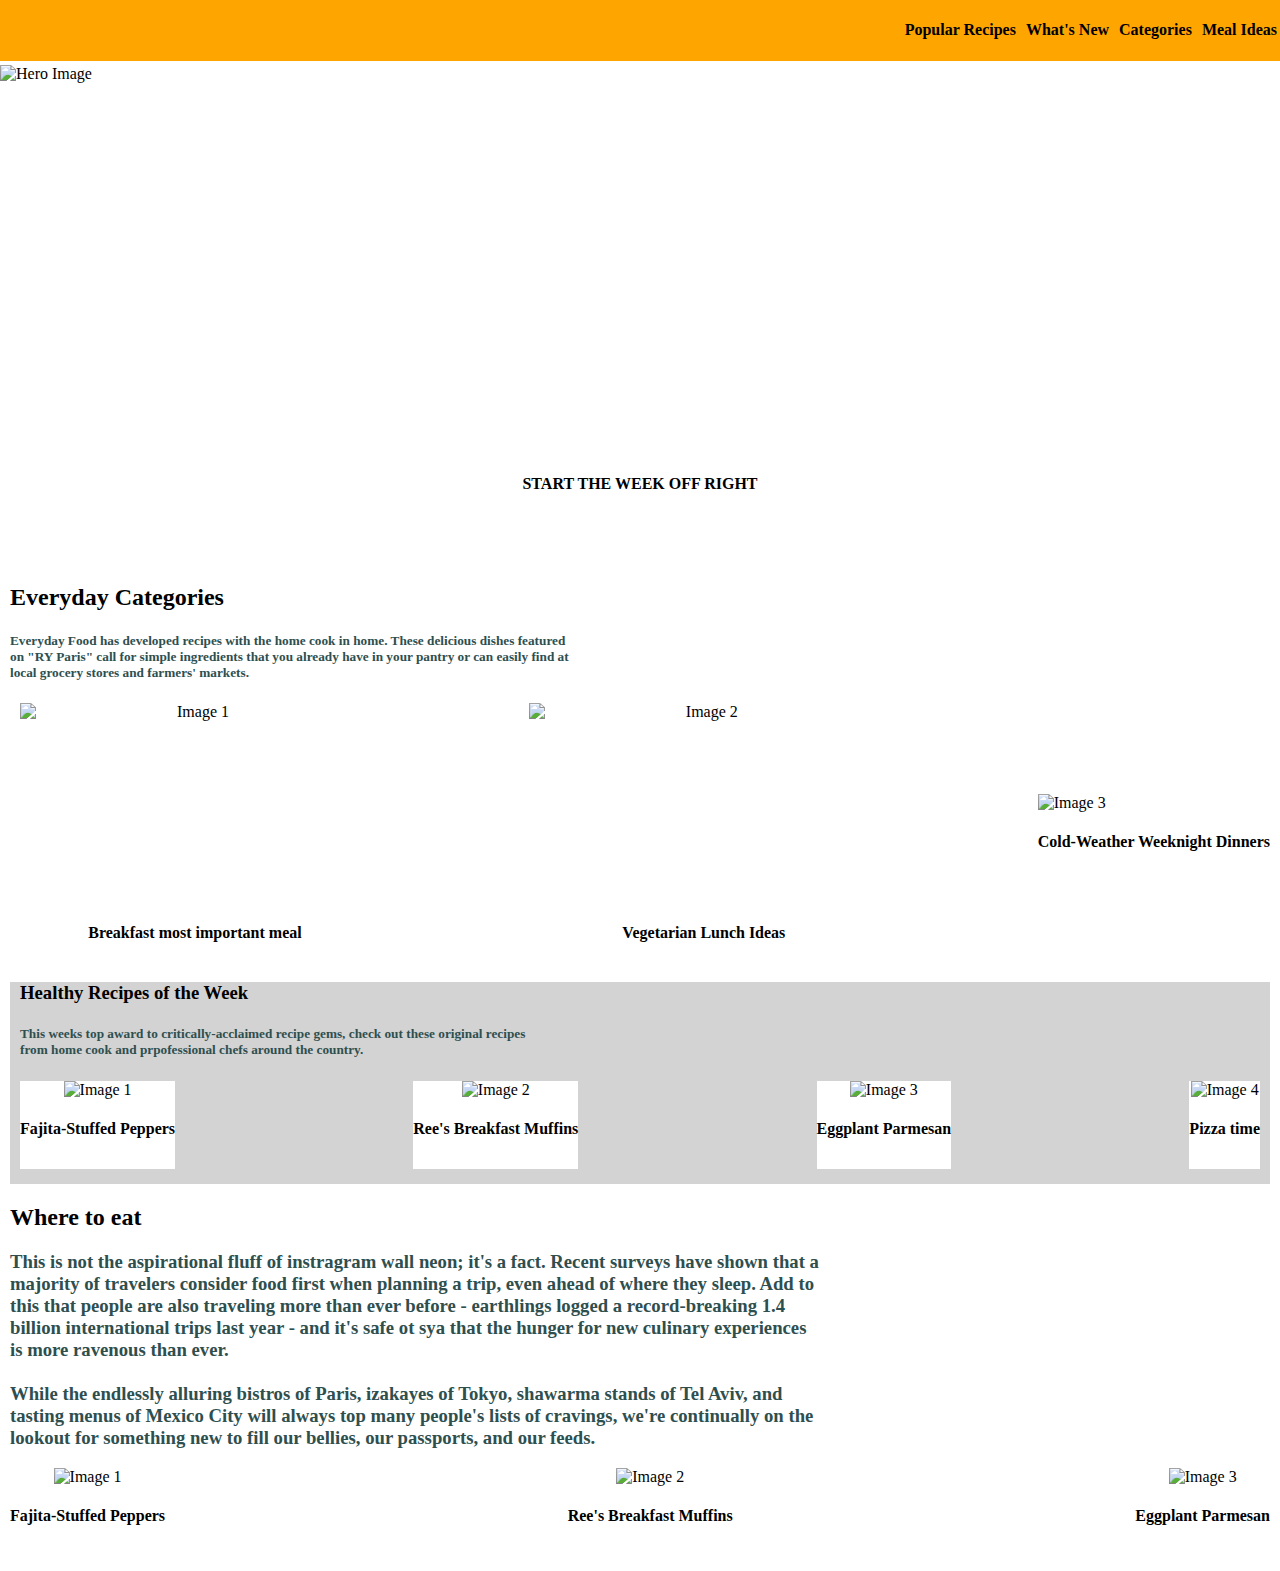
==== index.html @ 76baf53c "extra padding" ====
<!DOCTYPE html>
<html lang="en">
<head>
    <meta charset="UTF-8">
    <meta name="viewport" content="width=device-width, initial-scale=1.0">
    <title>RY Paris</title>
    <link rel="stylesheet" href="CSS/style.css">
    <link rel="stylesheet" href="https://cdnjs.cloudflare.com/ajax/libs/font-awesome/6.5.1/css/all.min.css">
</head>
<body>
    <div class="top-bar">
        <div class="left-contain">
            <div class="paris">
                <img src="/Users/admin/Desktop/RY-Paris-Burger/images/drive-download-20240826T141902Z-001/ryparis-logo.png" alt="">
            </div>
        </div>
        <div class="sidebar">
            <h4>Popular Recipes</h4>
            <h4>What's New</h4>
            <h4>Categories</h4>
            <h4>Meal Ideas</h4>
        </div>
    </div>
    <div class="hero">
        <img src="/Users/admin/Desktop/RY-Paris-Burger/images/drive-download-20240826T141902Z-001/hero-image.jpg" alt="Hero Image" class="hero-image">
        <div class="slogan">
            <h4>START THE WEEK OFF RIGHT</h4>
        </div>
    </div>
    <div class="categories">
        <h2>Everyday Categories</h2>
        <div class="categories-text">
            <h5>Everyday Food has developed recipes with the home cook in home.
            These delicious dishes featured <br> on "RY Paris" call for simple ingredients
            that you already have in your pantry or can easily find at <br>
            local grocery stores and farmers' markets.
            </h5>
        </div>
        <div class="category-images">
            <div class="image1">
                <img src="/Users/admin/Desktop/RY-Paris-Burger/images/drive-download-20240826T141902Z-001/breakfast-ideas.jpg" alt="Image 1">
                <h4>Breakfast most important meal</h4>
            </div>
            <div class="image2">
                <img src="/Users/admin/Desktop/RY-Paris-Burger/images/drive-download-20240826T141902Z-001/vegetarian-ideas.jpg" alt="Image 2">
                <h4>Vegetarian Lunch Ideas</h4>
            </div>
            <div class="image3">
                <img src="/Users/admin/Desktop/RY-Paris-Burger/images/drive-download-20240826T141902Z-001/cold-weather-dinners.jpeg" alt="Image 3">
                <h4>Cold-Weather Weeknight Dinners</h4>
            </div>
    </div>
    <div class="recipes">
        <div class="title">
            <h3>Healthy Recipes of the Week</h3>
        </div>
        <div class="description">
            <h5>This weeks top award to critically-acclaimed recipe gems, check out these original recipes
                <br> from home cook and prpofessional chefs around the country.
            </h5>
        </div>
        <div class="recipe-container">
            <div class="recipe-img">
                <img src="/Users/admin/Desktop/RY-Paris-Burger/images/drive-download-20240826T141902Z-001/fajita-peppers.jpeg" alt="Image 1">
                <h4 class="recipe-text">Fajita-Stuffed Peppers</h4>
            </div>
            <div class="recipe-img">
                <img src="/Users/admin/Desktop/RY-Paris-Burger/images/drive-download-20240826T141902Z-001/muffins.jpeg" alt="Image 2">
                <h4 class="recipe-text">Ree's Breakfast Muffins</h4>
            </div>
            <div class="recipe-img">
                <img src="/Users/admin/Desktop/RY-Paris-Burger/images/drive-download-20240826T141902Z-001/eggplant-parmesan.jpg" alt="Image 3">
                <h4 class="recipe-text">Eggplant Parmesan</h4>
            </div>
            <div class="recipe-img">
                <img src="/Users/admin/Desktop/RY-Paris-Burger/images/drive-download-20240826T141902Z-001/pizza.jpeg" alt="Image 4">
                <h4 class="recipe-text">Pizza time</h4>
            </div>
        </div>
    </div>
    <div class="location">
        <div class="title">
            <h2>Where to eat</h2>
        </div>
        <div class="description">
            <h3>This is not the aspirational fluff of instragram wall neon; it's a fact. Recent surveys have shown that a
                <br> majority of travelers consider food first when planning a trip, even ahead of where they sleep. Add to
                <br> this that people are also traveling more than ever before - earthlings logged a record-breaking 1.4
                <br> billion international trips last year - and it's safe ot sya that the hunger for new culinary experiences
                <br> is more ravenous than ever.
                <br>
                <br>
                While the endlessly alluring bistros of Paris, izakayes of Tokyo, shawarma stands of Tel Aviv, and 
                <br> tasting menus of Mexico City will always top many people's lists of cravings, we're continually on the
                <br> lookout for something new to fill our bellies, our passports, and our feeds.
            </h3>
        </div>
        <div class="recipe-container">
            <div class="recipe-img">
                <img src="/Users/admin/Desktop/RY-Paris-Burger/images/drive-download-20240826T141902Z-001/bengal-burger.jpg" alt="Image 1">
                <h4 class="recipe-text">Fajita-Stuffed Peppers</h4>
            </div>
            <div class="recipe-img">
                <img src="/Users/admin/Desktop/RY-Paris-Burger/images/drive-download-20240826T141902Z-001/pizza.jpeg" alt="Image 2">
                <h4 class="recipe-text">Ree's Breakfast Muffins</h4>
            </div>
            <div class="recipe-img">
                <img src="/Users/admin/Desktop/RY-Paris-Burger/images/drive-download-20240826T141902Z-001/cold-weather-dinners.jpeg" alt="Image 3">
                <h4 class="recipe-text">Eggplant Parmesan</h4>
            </div>
    </div>
    <div>

    </div>
</body>
</html>
---- CSS/style.css ----
body, html {
    margin:0px;
    padding:0px;
}

.top-bar {
    display:flex;
    justify-content:space-between;
    align-items:center;
    background-color:orange;
    padding:0px 3px 0px 30px
}

.paris {
    display:flex;
    align-items:center;
    justify-content:flex-start;
    margin:0px;
}

.hub {
    display:flex;
    flex-direction:column;
    margin:0;
}

.sidebar {
    display:flex;
    justify-content:flex-end;
    align-items:center;
    gap:10px;
}

.left-contain {
    display:flex;
    flex-direction:column;
}

.image {
    display:flex;
    align-items:flex-end;
}

.hero {
    display: flex;
    position: relative;
    margin-top: 4px;
    overflow: hidden;
    width: 100vw; 
    height: 39vw;
}

.hero img {
    object-fit: cover;
    object-position: top;
    width: 100%; 
    height: 100%; 
    position: absolute; 
    top: 0; 
    left: 0; 
}

.slogan {
    position:absolute;
    left:50%;
    transform:translate(-50%);
    bottom:10%;
    padding:0px 5px;
    background-color:white;
    white-space:nowrap;
}

.categories {
    padding: 0 10px 0 10px
}

.categories-text {
    color:darkslategray;
}

.category-images {
    display:flex;
    justify-content:space-between;
    align-items:center;
    padding:0 0 0 10px;
}

.category-images img {
    height:200px;
    width:350px;
}

.image1, .image2, .imag3 {
    display:flex;
    flex-direction:column;
    text-align:center;
}

.recipes {
    padding:0 10px 0 10px;
    background-color: lightgray;
}

.description {
    color:darkslategray;
}

.recipe-container {
    display:flex;
    justify-content:space-between;
    align-items:center;
    padding:0 0 15px 0;
}

.recipe-img img {
    height:20vh;
    width:15vw;
}

.recipe-img {
    background-color:white;
    flex-direction:column;
    justify-content:center;
    text-align:center;
    padding: 0 0 10px 0;
}
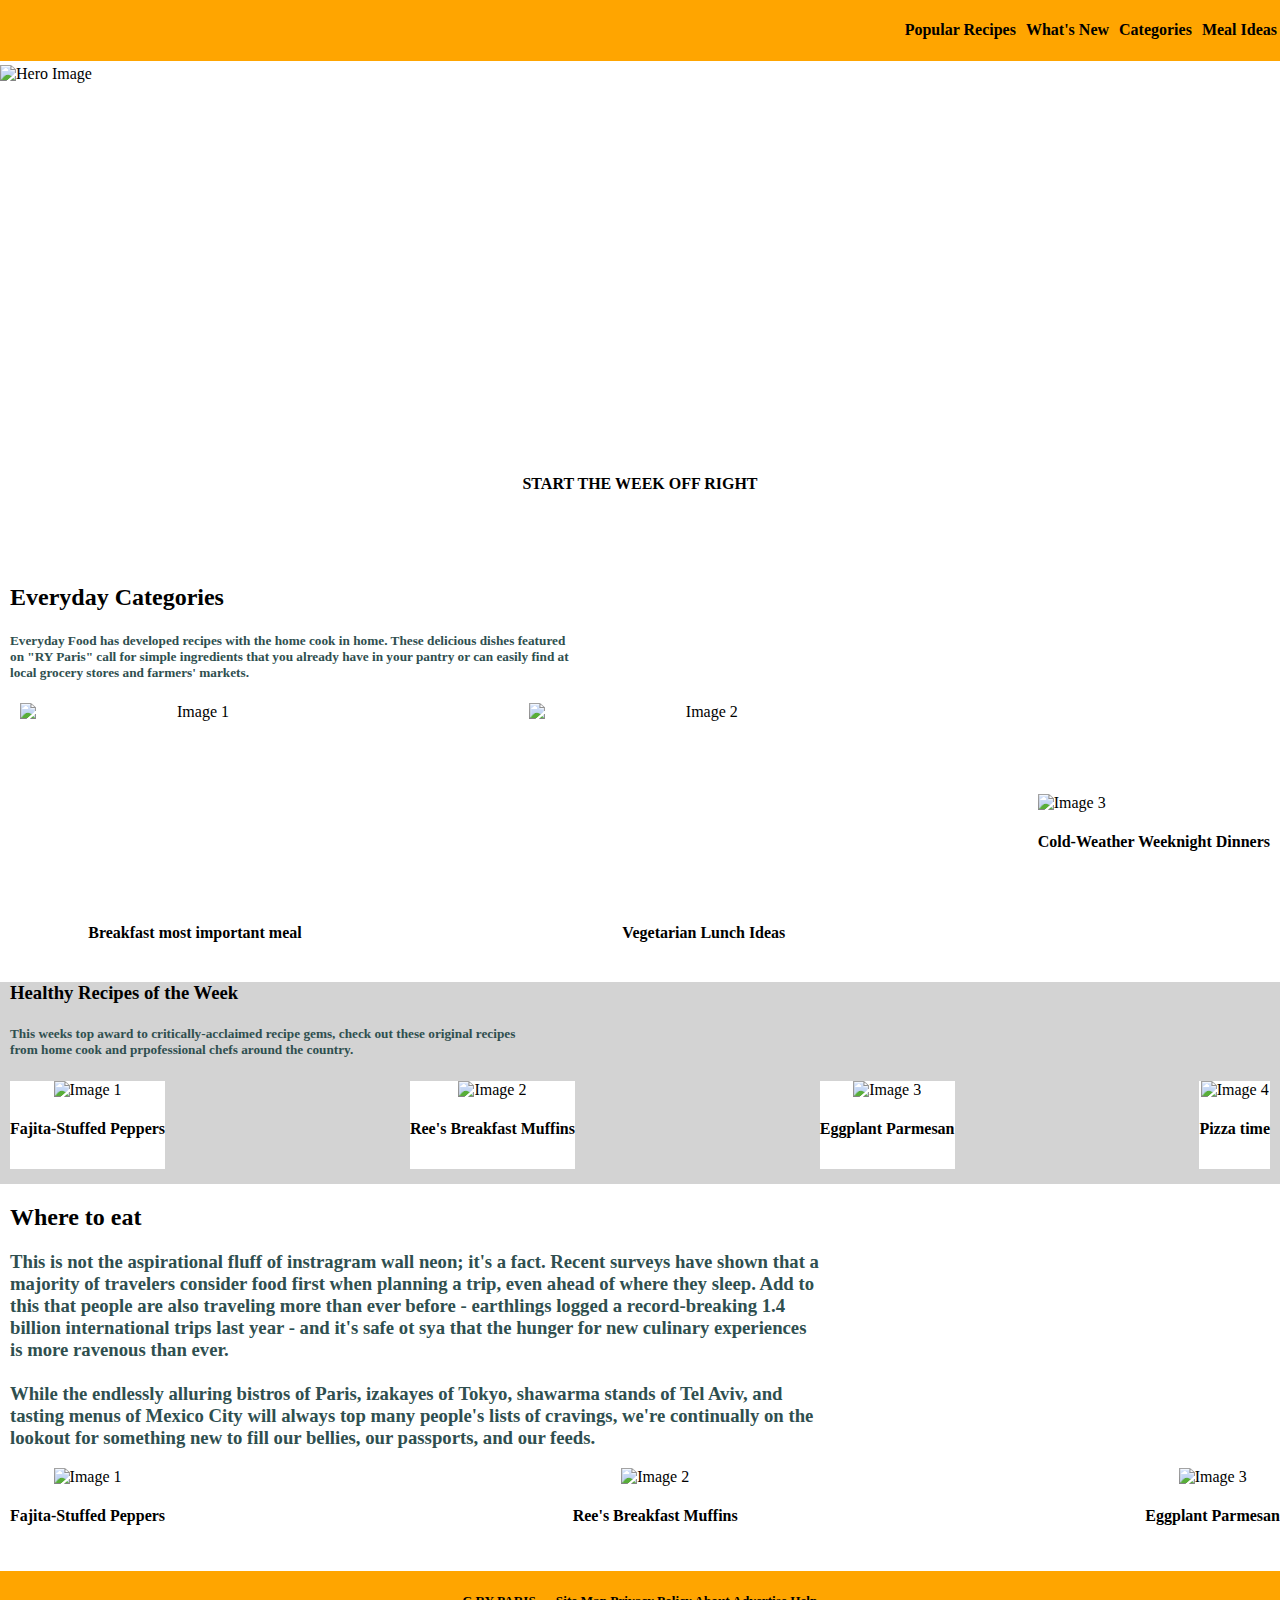
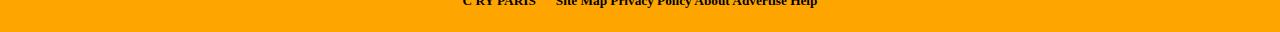
==== commit 1369dfa9: "update" ====
--- a/index.html
+++ b/index.html
@@ -49,6 +49,7 @@
                 <img src="/Users/admin/Desktop/RY-Paris-Burger/images/drive-download-20240826T141902Z-001/cold-weather-dinners.jpeg" alt="Image 3">
                 <h4>Cold-Weather Weeknight Dinners</h4>
             </div>
+        </div>
     </div>
     <div class="recipes">
         <div class="title">
@@ -108,9 +109,16 @@
                 <img src="/Users/admin/Desktop/RY-Paris-Burger/images/drive-download-20240826T141902Z-001/cold-weather-dinners.jpeg" alt="Image 3">
                 <h4 class="recipe-text">Eggplant Parmesan</h4>
             </div>
+        </div>
     </div>
-    <div>
-
+    <div class="bottom-bar">
+            <h5>C RY PARIS</h5>
+            <h5>Site Map
+                Privacy Policy
+                About
+                Advertise
+                Help
+            </h5>
     </div>
 </body>
 </html>--- a/CSS/style.css
+++ b/CSS/style.css
@@ -8,7 +8,7 @@
     justify-content:space-between;
     align-items:center;
     background-color:orange;
-    padding:0px 3px 0px 30px
+    padding:0px 3px 0px 30px;
 }
 
 .paris {
@@ -96,6 +96,10 @@
     text-align:center;
 }
 
+.location {
+    padding:0 0 0 10px;
+}
+
 .recipes {
     padding:0 10px 0 10px;
     background-color: lightgray;
@@ -125,3 +129,12 @@
     padding: 0 0 10px 0;
 }
 
+.bottom-bar {
+    background-color:orange;
+    display:flex;
+    justify-content:center;
+    align-items: center;
+    gap:20px;
+    width:100%;
+}
+
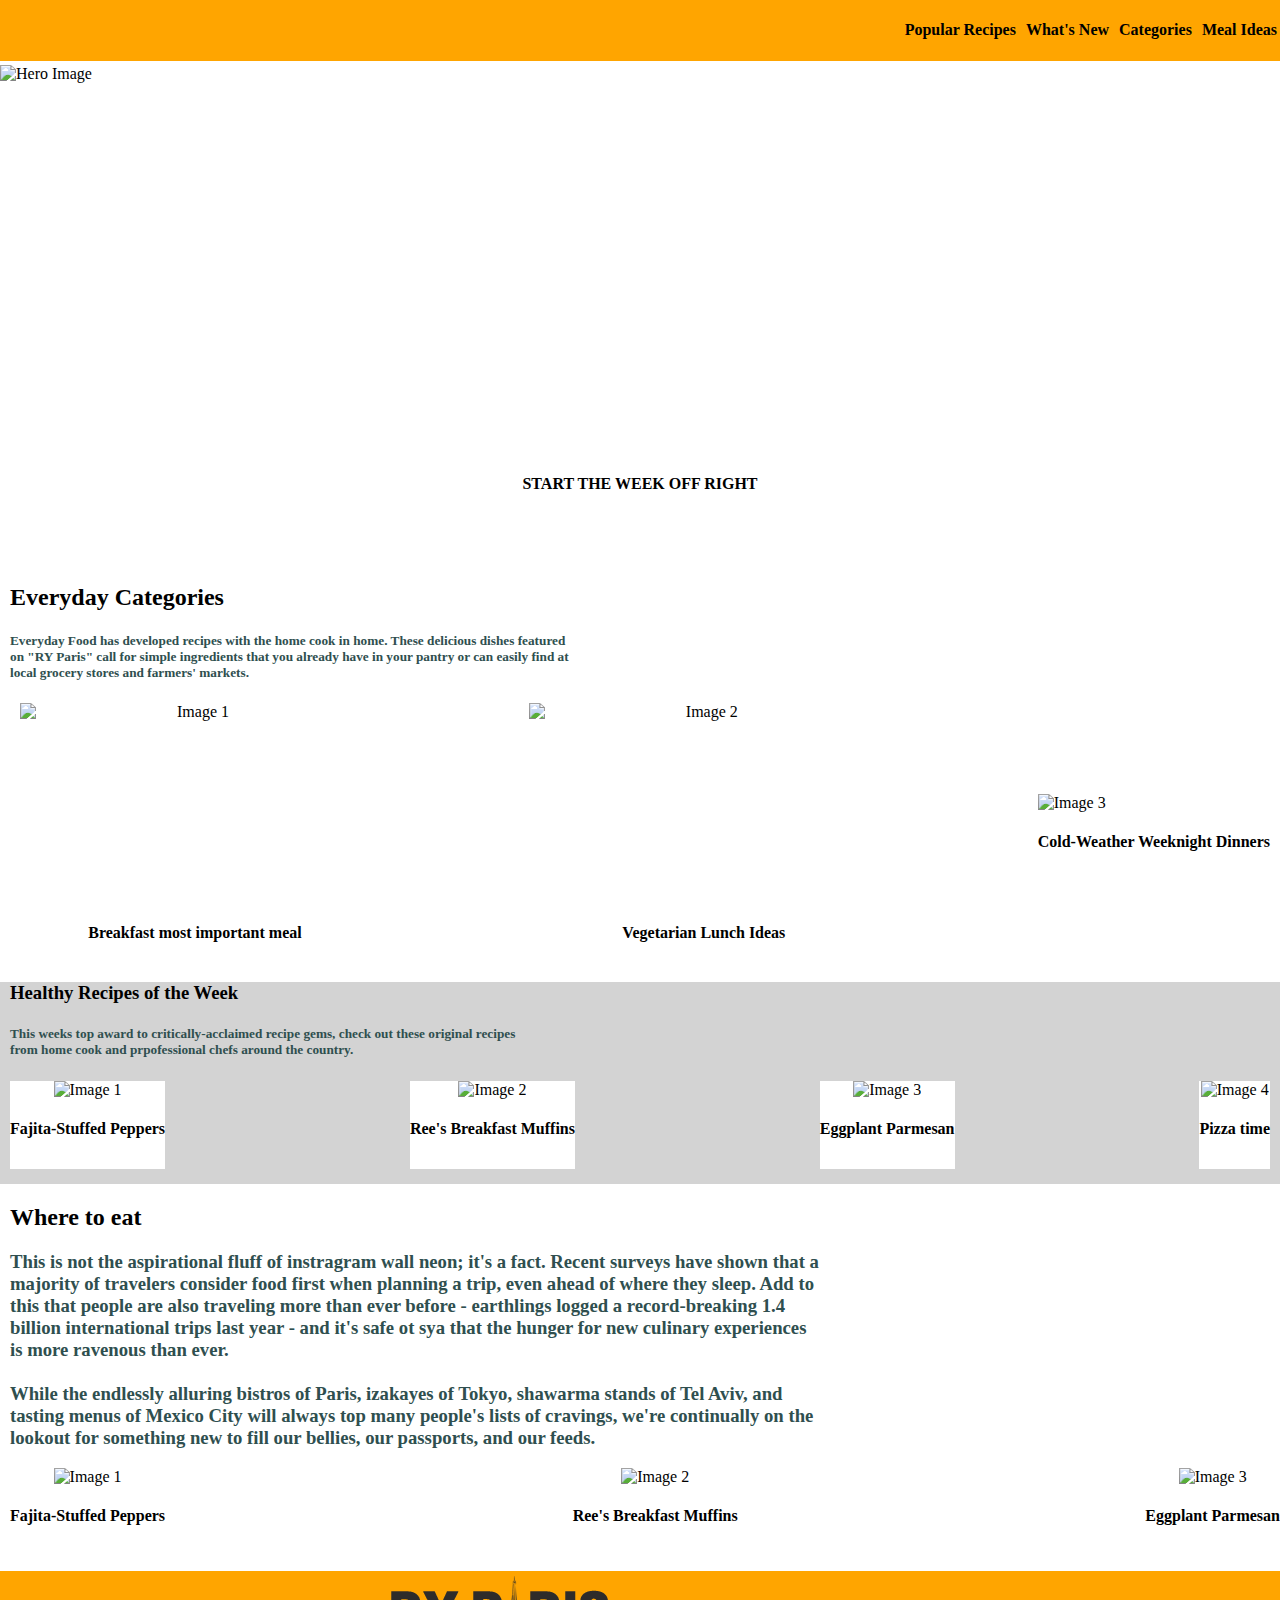
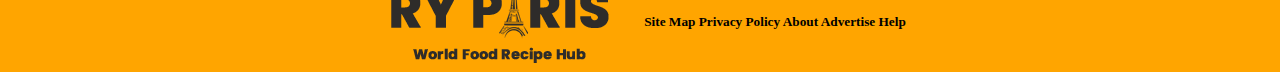
==== commit 5f41a32c: "bottom bar" ====
--- a/index.html
+++ b/index.html
@@ -112,7 +112,7 @@
         </div>
     </div>
     <div class="bottom-bar">
-            <h5>C RY PARIS</h5>
+        <img src="images/drive-download-20240826T141902Z-001/ryparis-logo.png" alt="">
             <h5>Site Map
                 Privacy Policy
                 About
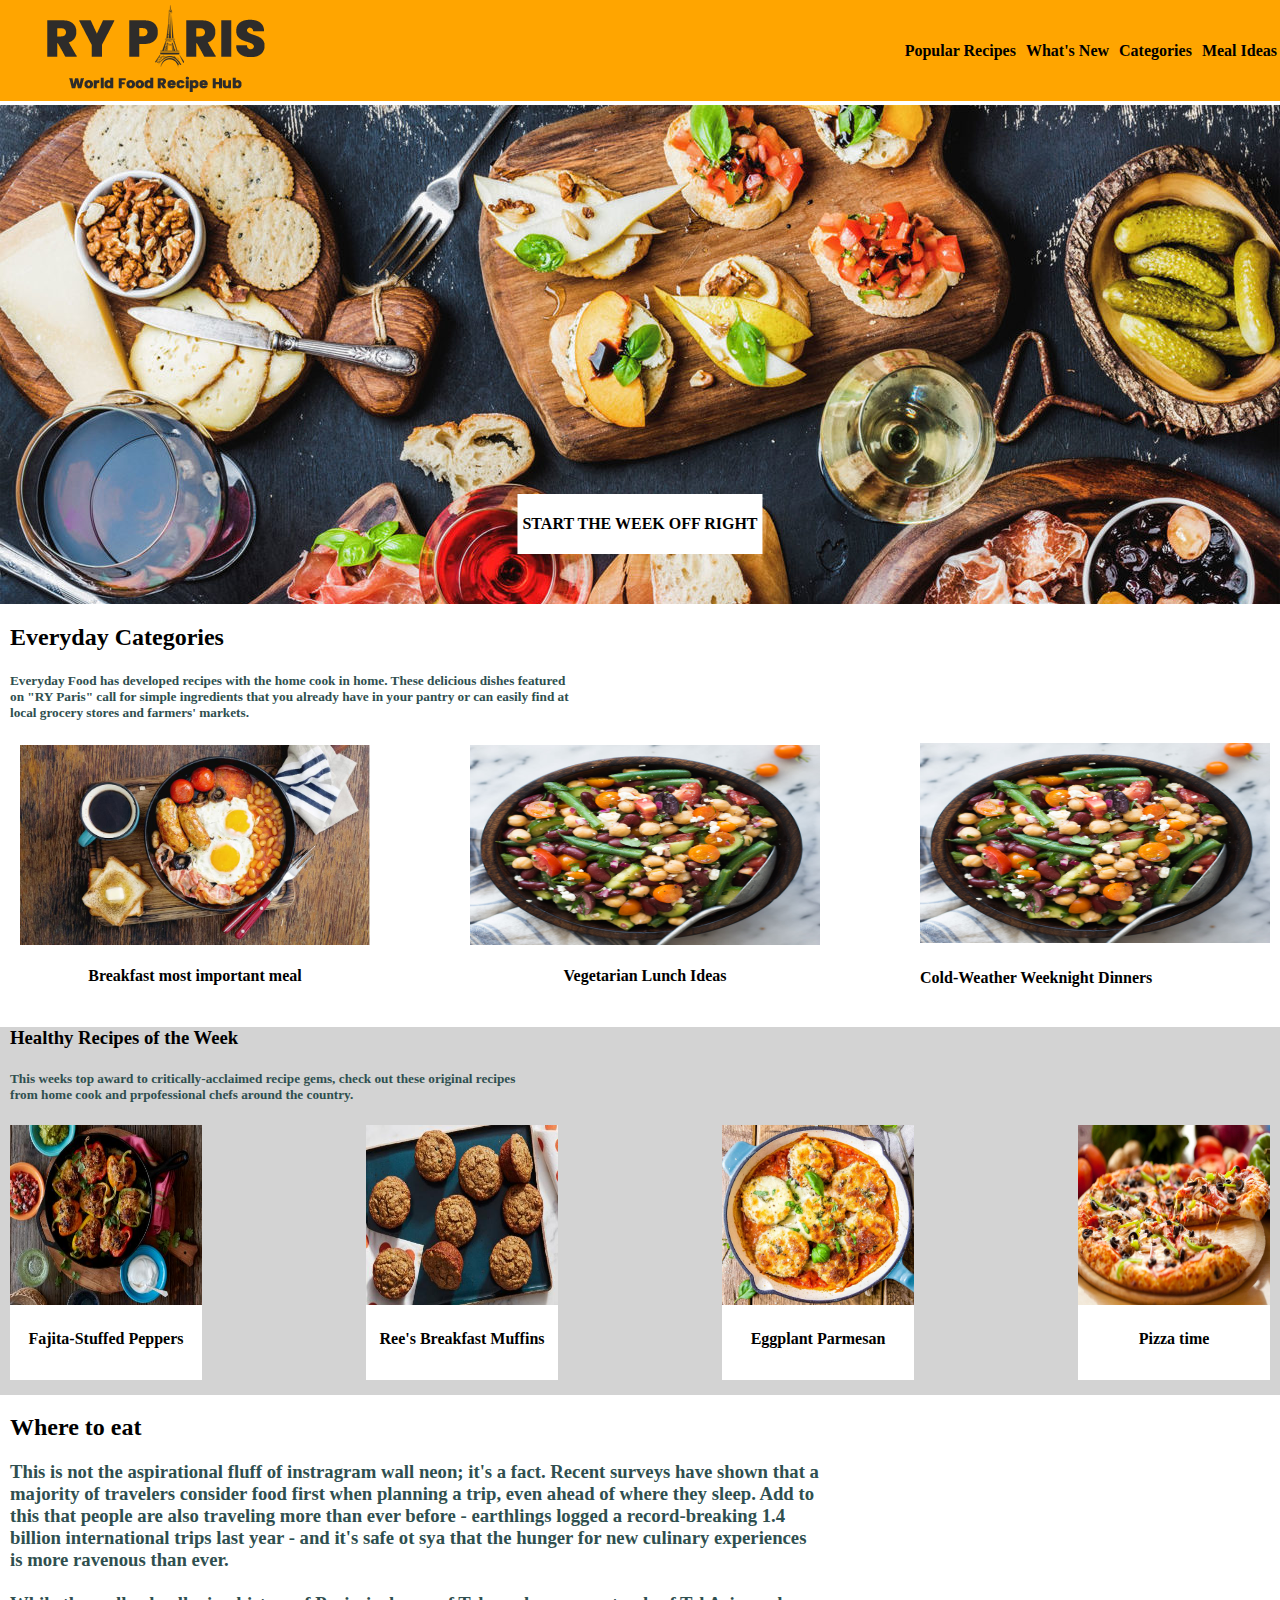
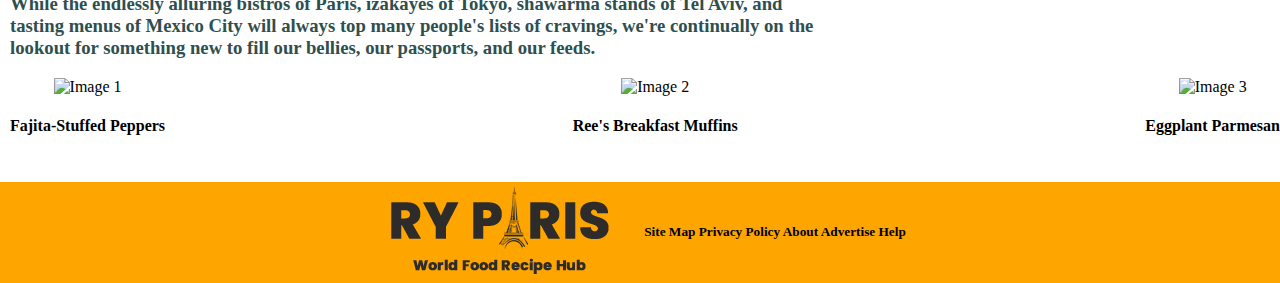
==== commit b53a9818: "image update" ====
--- a/index.html
+++ b/index.html
@@ -11,7 +11,7 @@
     <div class="top-bar">
         <div class="left-contain">
             <div class="paris">
-                <img src="/Users/admin/Desktop/RY-Paris-Burger/images/drive-download-20240826T141902Z-001/ryparis-logo.png" alt="">
+                <img src="images/drive-download-20240826T141902Z-001/ryparis-logo.png" alt="image1">
             </div>
         </div>
         <div class="sidebar">
@@ -22,7 +22,7 @@
         </div>
     </div>
     <div class="hero">
-        <img src="/Users/admin/Desktop/RY-Paris-Burger/images/drive-download-20240826T141902Z-001/hero-image.jpg" alt="Hero Image" class="hero-image">
+        <img src="images/drive-download-20240826T141902Z-001/hero-image.jpg" class="hero-image">
         <div class="slogan">
             <h4>START THE WEEK OFF RIGHT</h4>
         </div>
@@ -38,15 +38,15 @@
         </div>
         <div class="category-images">
             <div class="image1">
-                <img src="/Users/admin/Desktop/RY-Paris-Burger/images/drive-download-20240826T141902Z-001/breakfast-ideas.jpg" alt="Image 1">
+                <img src="images/drive-download-20240826T141902Z-001/breakfast-ideas.jpg" alt="Image 1">
                 <h4>Breakfast most important meal</h4>
             </div>
             <div class="image2">
-                <img src="/Users/admin/Desktop/RY-Paris-Burger/images/drive-download-20240826T141902Z-001/vegetarian-ideas.jpg" alt="Image 2">
+                <img src="images/drive-download-20240826T141902Z-001/vegetarian-ideas.jpg" alt="Image 2">
                 <h4>Vegetarian Lunch Ideas</h4>
             </div>
             <div class="image3">
-                <img src="/Users/admin/Desktop/RY-Paris-Burger/images/drive-download-20240826T141902Z-001/cold-weather-dinners.jpeg" alt="Image 3">
+                <img src="images/drive-download-20240826T141902Z-001/vegetarian-ideas.jpg" alt="Image 3">
                 <h4>Cold-Weather Weeknight Dinners</h4>
             </div>
         </div>
@@ -62,19 +62,19 @@
         </div>
         <div class="recipe-container">
             <div class="recipe-img">
-                <img src="/Users/admin/Desktop/RY-Paris-Burger/images/drive-download-20240826T141902Z-001/fajita-peppers.jpeg" alt="Image 1">
+                <img src="images/drive-download-20240826T141902Z-001/fajita-peppers.jpeg" alt="Image 1">
                 <h4 class="recipe-text">Fajita-Stuffed Peppers</h4>
             </div>
             <div class="recipe-img">
-                <img src="/Users/admin/Desktop/RY-Paris-Burger/images/drive-download-20240826T141902Z-001/muffins.jpeg" alt="Image 2">
+                <img src="images/drive-download-20240826T141902Z-001/muffins.jpeg" alt="Image 2">
                 <h4 class="recipe-text">Ree's Breakfast Muffins</h4>
             </div>
             <div class="recipe-img">
-                <img src="/Users/admin/Desktop/RY-Paris-Burger/images/drive-download-20240826T141902Z-001/eggplant-parmesan.jpg" alt="Image 3">
+                <img src="images/drive-download-20240826T141902Z-001/eggplant-parmesan.jpg" alt="Image 3">
                 <h4 class="recipe-text">Eggplant Parmesan</h4>
             </div>
             <div class="recipe-img">
-                <img src="/Users/admin/Desktop/RY-Paris-Burger/images/drive-download-20240826T141902Z-001/pizza.jpeg" alt="Image 4">
+                <img src="images/drive-download-20240826T141902Z-001/pizza.jpeg" alt="Image 4">
                 <h4 class="recipe-text">Pizza time</h4>
             </div>
         </div>
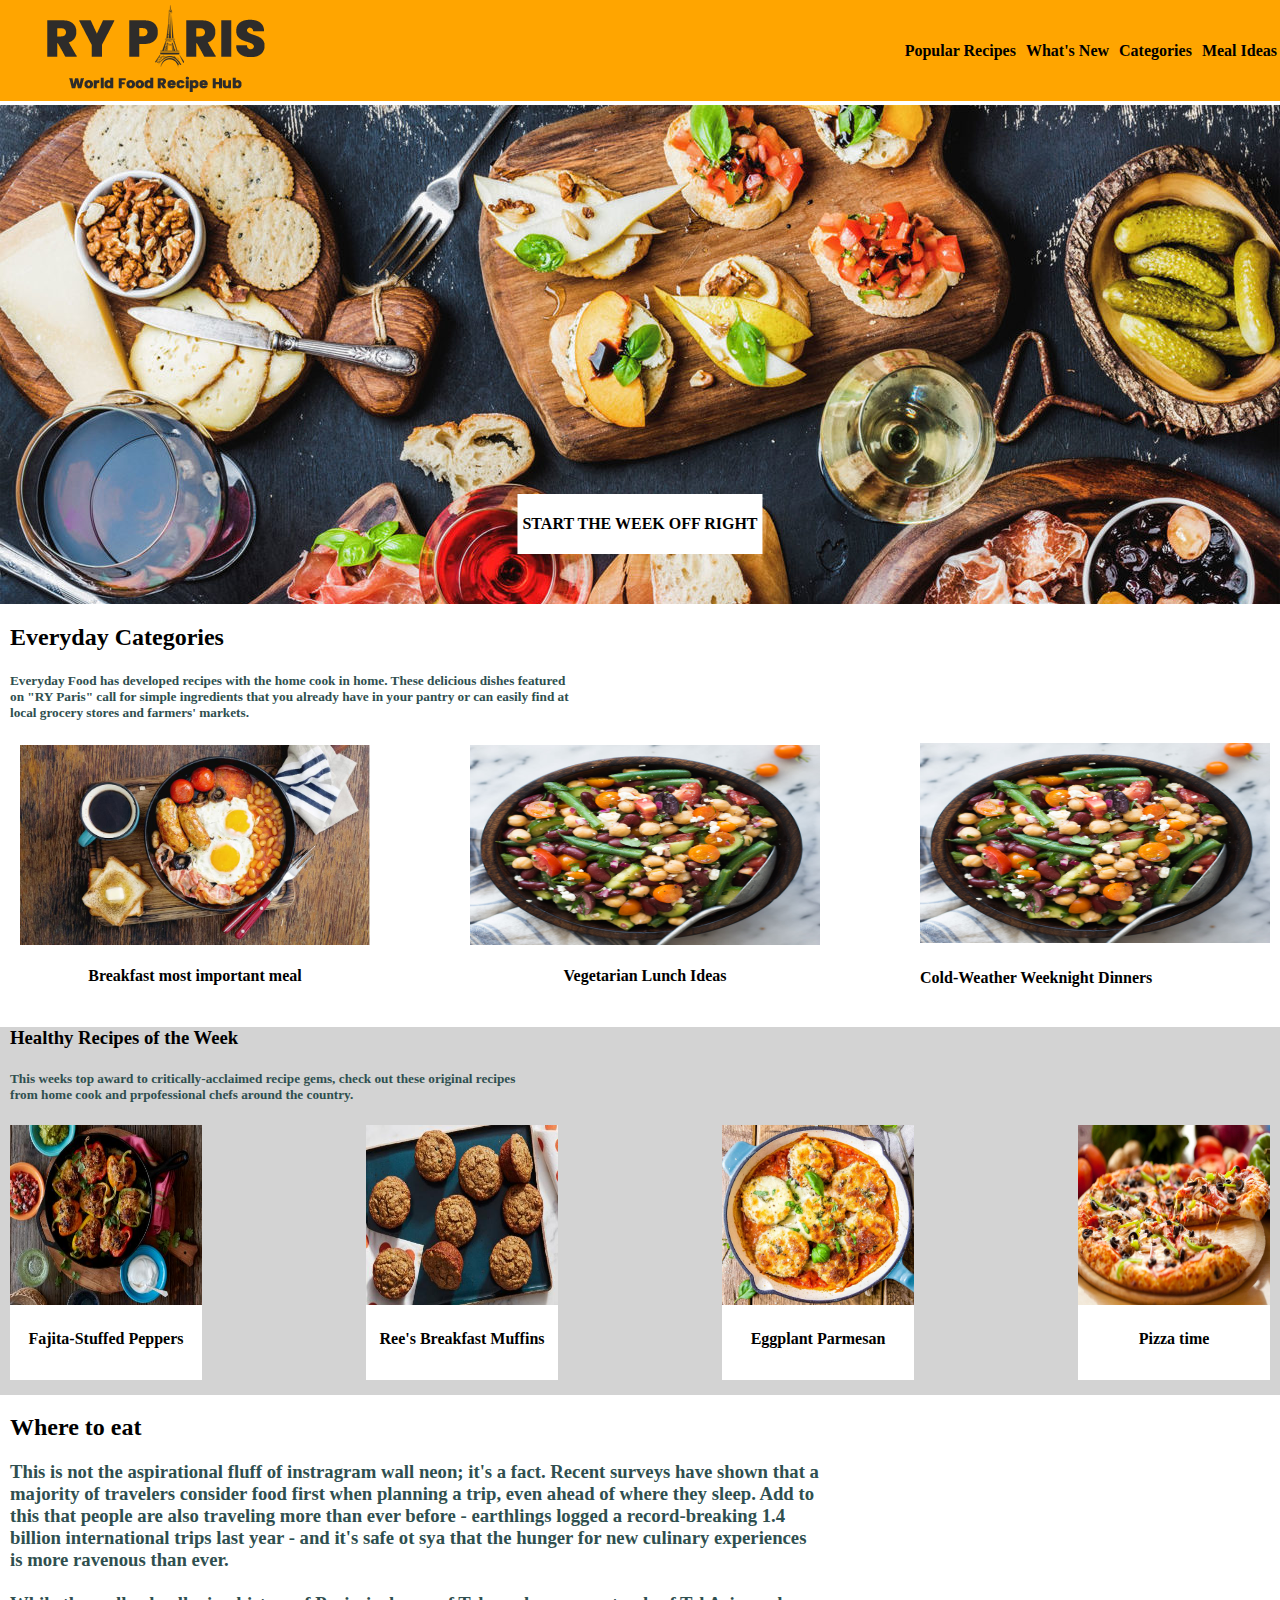
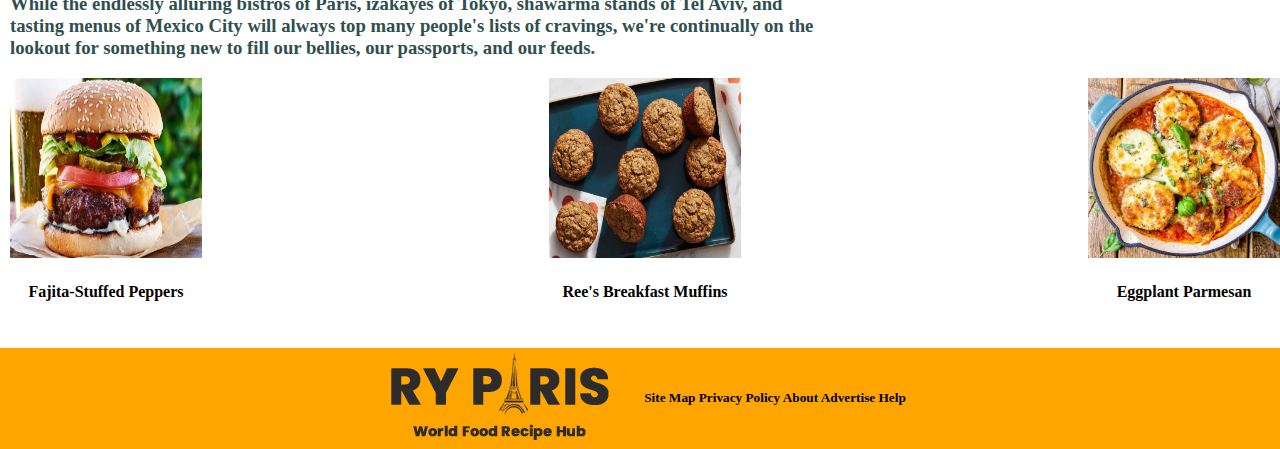
==== commit f48e57d8: "finish images" ====
--- a/index.html
+++ b/index.html
@@ -98,15 +98,15 @@
         </div>
         <div class="recipe-container">
             <div class="recipe-img">
-                <img src="/Users/admin/Desktop/RY-Paris-Burger/images/drive-download-20240826T141902Z-001/bengal-burger.jpg" alt="Image 1">
+                <img src="images/drive-download-20240826T141902Z-001/bengal-burger.jpg" alt="Image 1">
                 <h4 class="recipe-text">Fajita-Stuffed Peppers</h4>
             </div>
             <div class="recipe-img">
-                <img src="/Users/admin/Desktop/RY-Paris-Burger/images/drive-download-20240826T141902Z-001/pizza.jpeg" alt="Image 2">
+                <img src="images/drive-download-20240826T141902Z-001/muffins.jpeg" alt="Image 2">
                 <h4 class="recipe-text">Ree's Breakfast Muffins</h4>
             </div>
             <div class="recipe-img">
-                <img src="/Users/admin/Desktop/RY-Paris-Burger/images/drive-download-20240826T141902Z-001/cold-weather-dinners.jpeg" alt="Image 3">
+                <img src="images/drive-download-20240826T141902Z-001/eggplant-parmesan.jpg" alt="Image 3">
                 <h4 class="recipe-text">Eggplant Parmesan</h4>
             </div>
         </div>
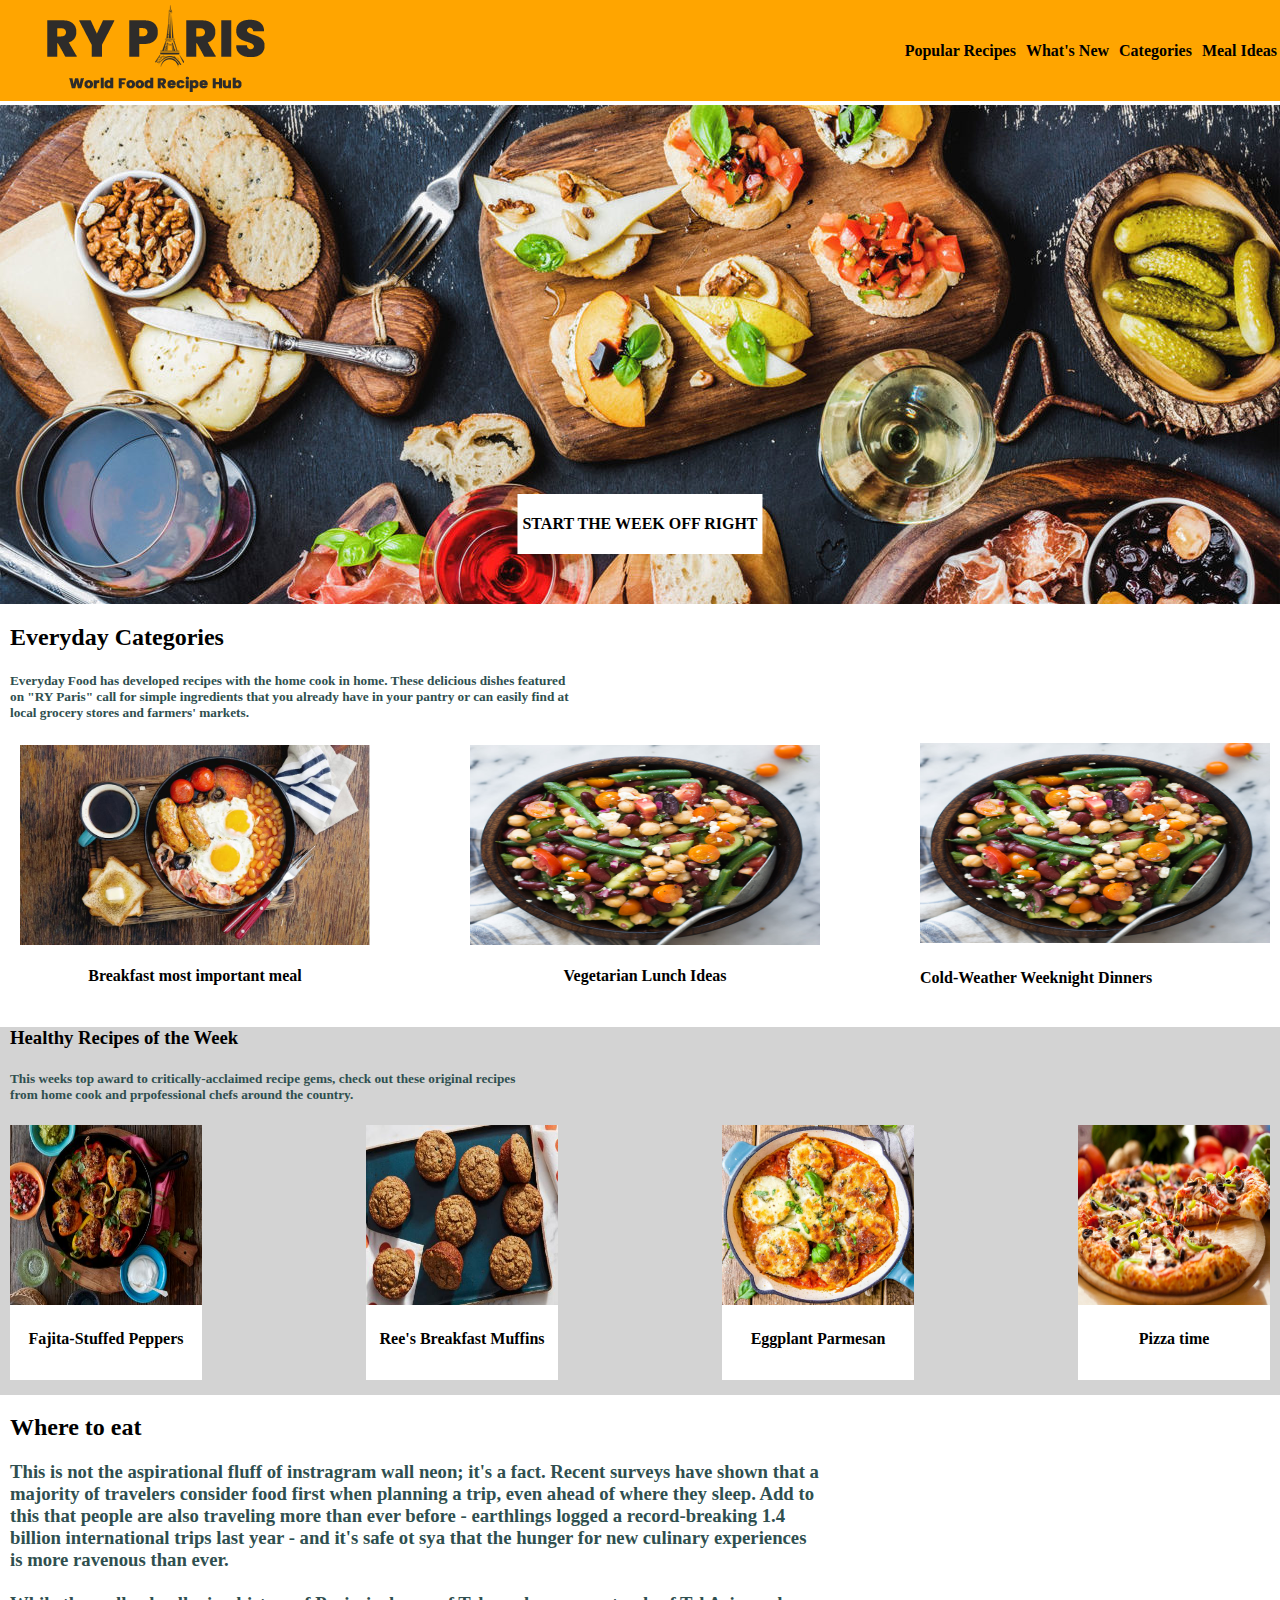
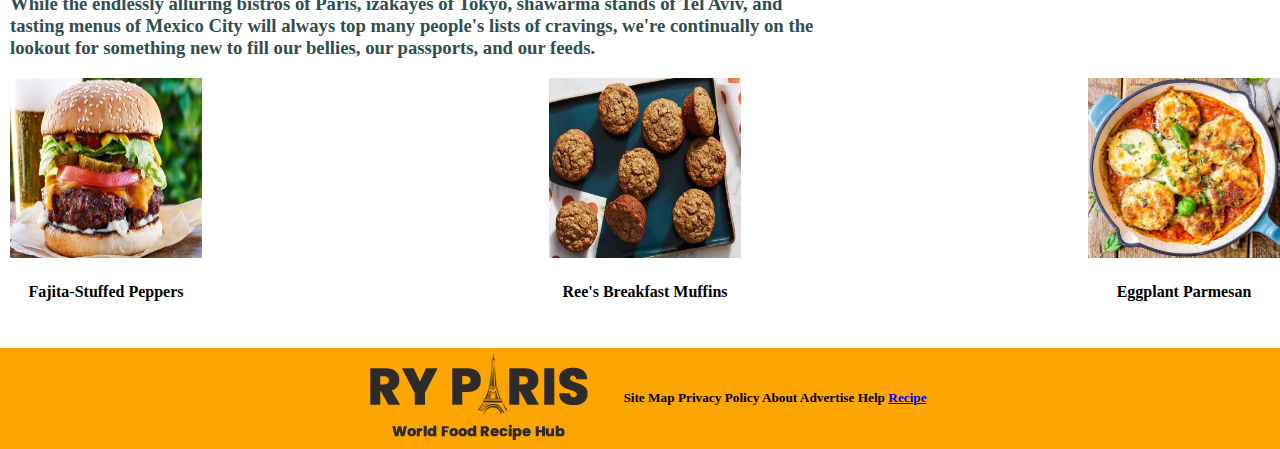
==== commit 422bc4fa: "finishing touches" ====
--- a/index.html
+++ b/index.html
@@ -118,6 +118,7 @@
                 About
                 Advertise
                 Help
+                <a href="recipe.html" target="blank">Recipe</a>
             </h5>
     </div>
 </body>
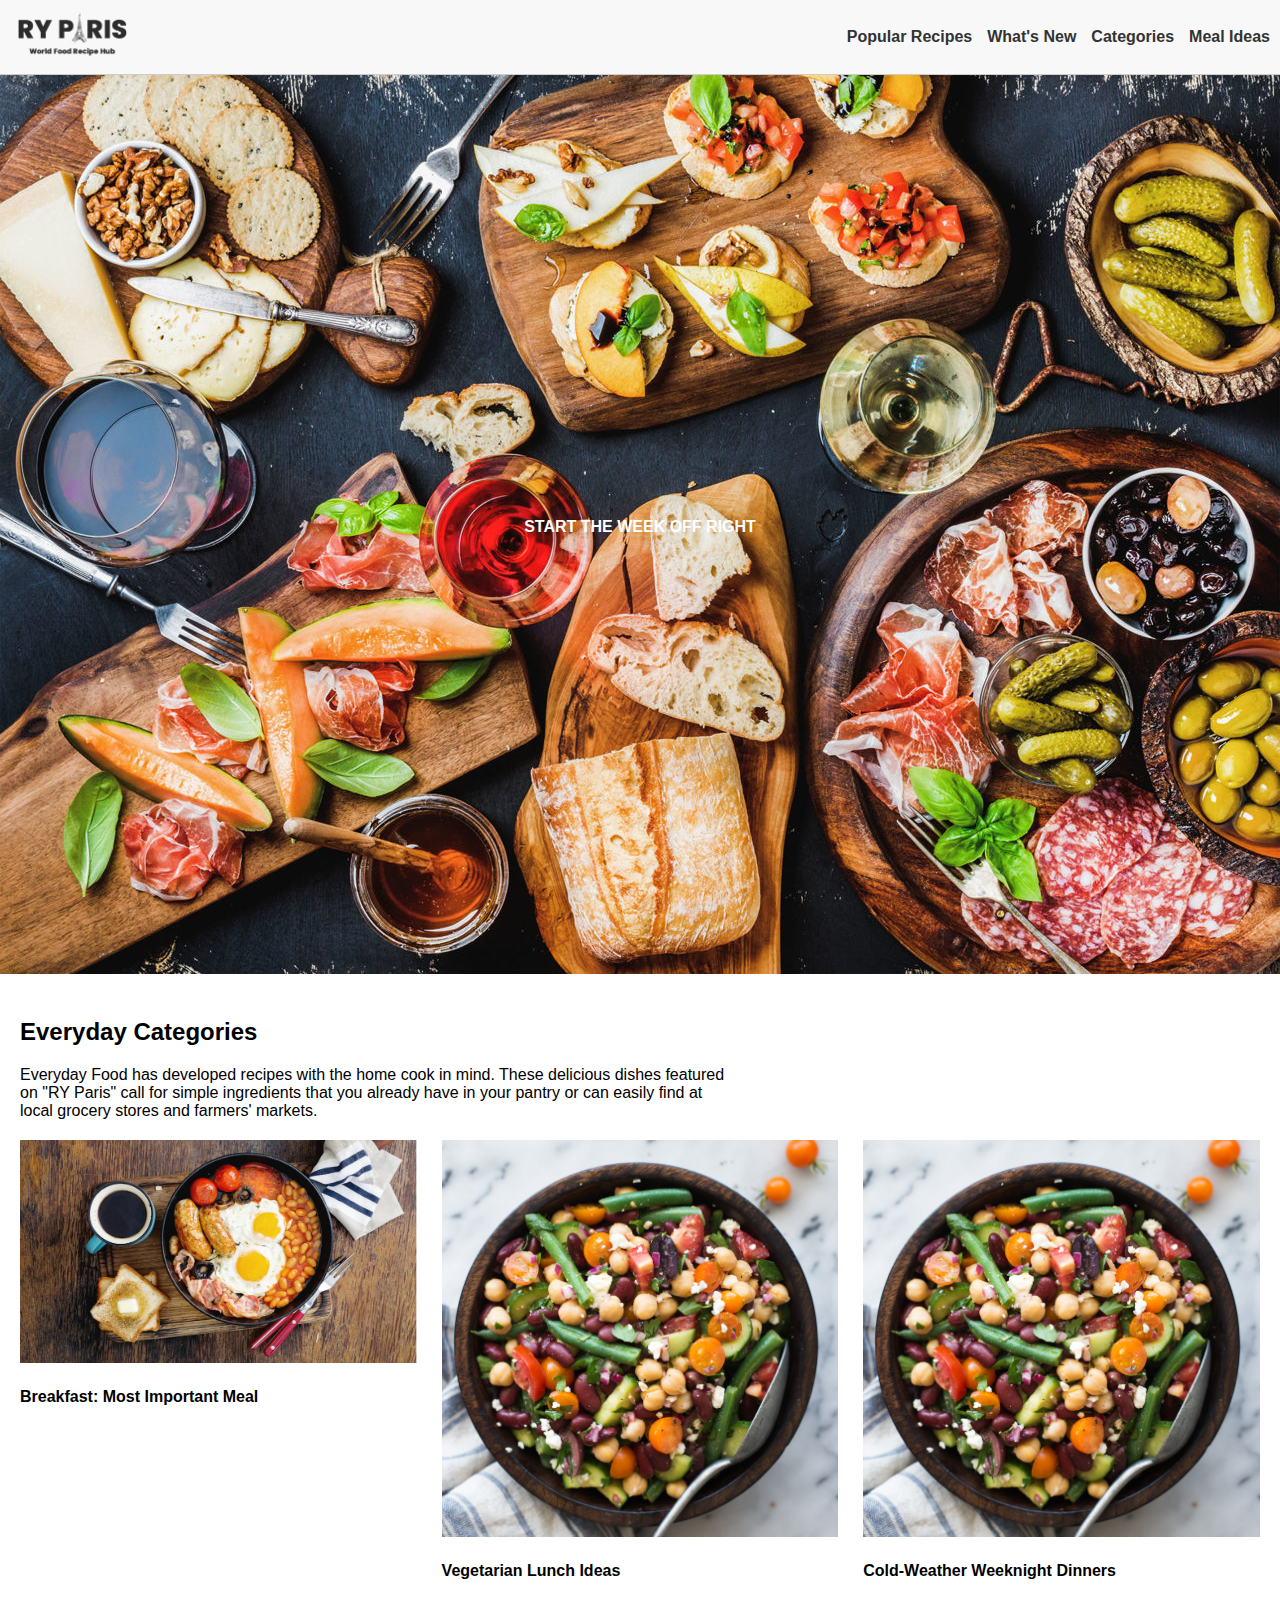
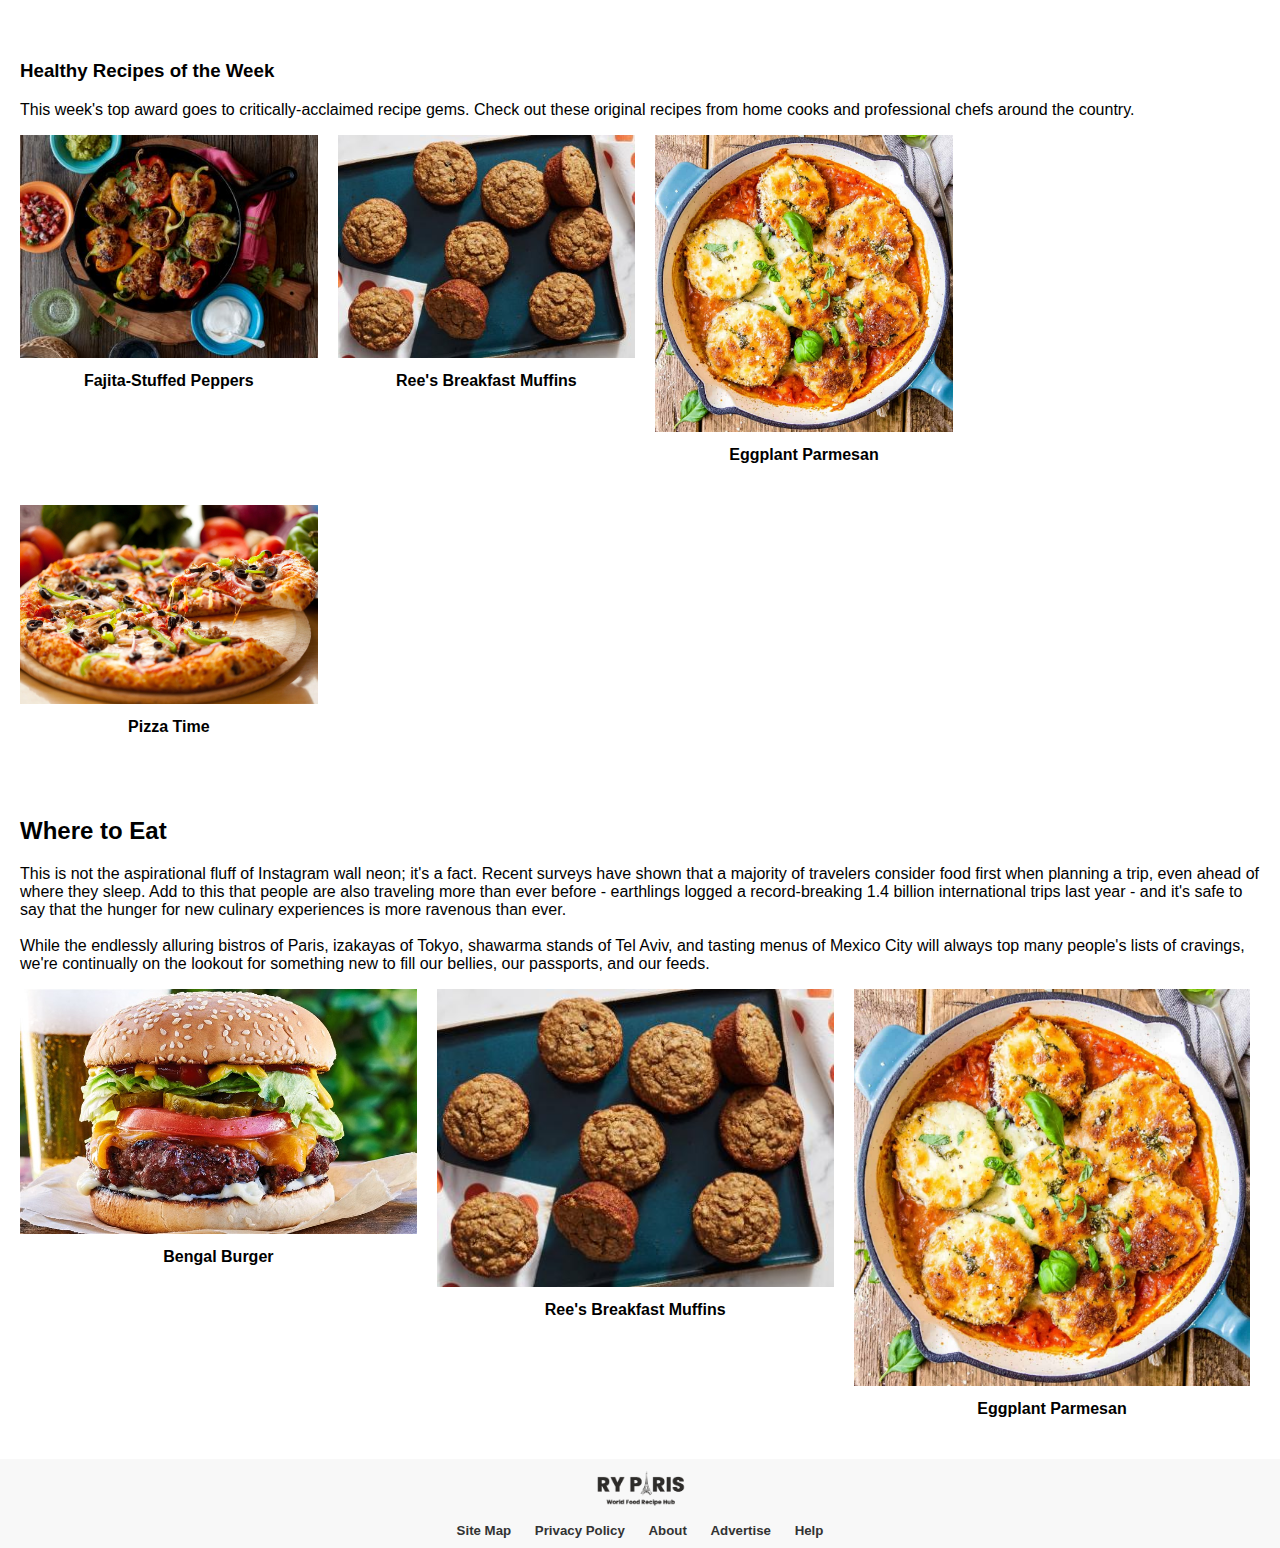
==== commit bee4f7fa: "corrections" ====
--- a/index.html
+++ b/index.html
@@ -8,118 +8,105 @@
     <link rel="stylesheet" href="https://cdnjs.cloudflare.com/ajax/libs/font-awesome/6.5.1/css/all.min.css">
 </head>
 <body>
-    <div class="top-bar">
+    <header class="top-bar">
         <div class="left-contain">
             <div class="paris">
-                <img src="images/drive-download-20240826T141902Z-001/ryparis-logo.png" alt="image1">
+                <img src="images/drive-download-20240826T141902Z-001/ryparis-logo.png" alt="RY Paris Logo">
             </div>
         </div>
-        <div class="sidebar">
+        <nav class="sidebar">
             <h4>Popular Recipes</h4>
             <h4>What's New</h4>
             <h4>Categories</h4>
             <h4>Meal Ideas</h4>
-        </div>
-    </div>
-    <div class="hero">
-        <img src="images/drive-download-20240826T141902Z-001/hero-image.jpg" class="hero-image">
+        </nav>
+    </header>
+    <section class="hero">
+        <img src="images/drive-download-20240826T141902Z-001/hero-image.jpg" class="hero-image" alt="Hero Image">
         <div class="slogan">
             <h4>START THE WEEK OFF RIGHT</h4>
         </div>
-    </div>
-    <div class="categories">
+    </section>
+    <section class="categories">
         <h2>Everyday Categories</h2>
         <div class="categories-text">
-            <h5>Everyday Food has developed recipes with the home cook in home.
-            These delicious dishes featured <br> on "RY Paris" call for simple ingredients
-            that you already have in your pantry or can easily find at <br>
-            local grocery stores and farmers' markets.
-            </h5>
+            <p>Everyday Food has developed recipes with the home cook in mind. These delicious dishes featured <br> 
+            on "RY Paris" call for simple ingredients that you already have in your pantry or can easily find at <br>
+            local grocery stores and farmers' markets.</p>
         </div>
         <div class="category-images">
             <div class="image1">
-                <img src="images/drive-download-20240826T141902Z-001/breakfast-ideas.jpg" alt="Image 1">
-                <h4>Breakfast most important meal</h4>
+                <img src="images/drive-download-20240826T141902Z-001/breakfast-ideas.jpg" alt="Breakfast Ideas">
+                <h4>Breakfast: Most Important Meal</h4>
             </div>
             <div class="image2">
-                <img src="images/drive-download-20240826T141902Z-001/vegetarian-ideas.jpg" alt="Image 2">
+                <img src="images/drive-download-20240826T141902Z-001/vegetarian-ideas.jpg" alt="Vegetarian Lunch Ideas">
                 <h4>Vegetarian Lunch Ideas</h4>
             </div>
             <div class="image3">
-                <img src="images/drive-download-20240826T141902Z-001/vegetarian-ideas.jpg" alt="Image 3">
+                <img src="images/drive-download-20240826T141902Z-001/vegetarian-ideas.jpg" alt="Cold-Weather Weeknight Dinners">
                 <h4>Cold-Weather Weeknight Dinners</h4>
             </div>
         </div>
-    </div>
-    <div class="recipes">
+    </section>
+    <section class="recipes">
         <div class="title">
             <h3>Healthy Recipes of the Week</h3>
         </div>
         <div class="description">
-            <h5>This weeks top award to critically-acclaimed recipe gems, check out these original recipes
-                <br> from home cook and prpofessional chefs around the country.
-            </h5>
+            <p>This week's top award goes to critically-acclaimed recipe gems. Check out these original recipes from home cooks and professional chefs around the country.</p>
         </div>
         <div class="recipe-container">
             <div class="recipe-img">
-                <img src="images/drive-download-20240826T141902Z-001/fajita-peppers.jpeg" alt="Image 1">
+                <img src="images/drive-download-20240826T141902Z-001/fajita-peppers.jpeg" alt="Fajita-Stuffed Peppers">
                 <h4 class="recipe-text">Fajita-Stuffed Peppers</h4>
             </div>
             <div class="recipe-img">
-                <img src="images/drive-download-20240826T141902Z-001/muffins.jpeg" alt="Image 2">
+                <img src="images/drive-download-20240826T141902Z-001/muffins.jpeg" alt="Ree's Breakfast Muffins">
                 <h4 class="recipe-text">Ree's Breakfast Muffins</h4>
             </div>
             <div class="recipe-img">
-                <img src="images/drive-download-20240826T141902Z-001/eggplant-parmesan.jpg" alt="Image 3">
+                <img src="images/drive-download-20240826T141902Z-001/eggplant-parmesan.jpg" alt="Eggplant Parmesan">
                 <h4 class="recipe-text">Eggplant Parmesan</h4>
             </div>
             <div class="recipe-img">
-                <img src="images/drive-download-20240826T141902Z-001/pizza.jpeg" alt="Image 4">
-                <h4 class="recipe-text">Pizza time</h4>
+                <img src="images/drive-download-20240826T141902Z-001/pizza.jpeg" alt="Pizza Time">
+                <h4 class="recipe-text">Pizza Time</h4>
             </div>
         </div>
-    </div>
-    <div class="location">
+    </section>
+    <section class="location">
         <div class="title">
-            <h2>Where to eat</h2>
+            <h2>Where to Eat</h2>
         </div>
         <div class="description">
-            <h3>This is not the aspirational fluff of instragram wall neon; it's a fact. Recent surveys have shown that a
-                <br> majority of travelers consider food first when planning a trip, even ahead of where they sleep. Add to
-                <br> this that people are also traveling more than ever before - earthlings logged a record-breaking 1.4
-                <br> billion international trips last year - and it's safe ot sya that the hunger for new culinary experiences
-                <br> is more ravenous than ever.
-                <br>
-                <br>
-                While the endlessly alluring bistros of Paris, izakayes of Tokyo, shawarma stands of Tel Aviv, and 
-                <br> tasting menus of Mexico City will always top many people's lists of cravings, we're continually on the
-                <br> lookout for something new to fill our bellies, our passports, and our feeds.
-            </h3>
+            <p>This is not the aspirational fluff of Instagram wall neon; it's a fact. Recent surveys have shown that a majority of travelers consider food first when planning a trip, even ahead of where they sleep. Add to this that people are also traveling more than ever before - earthlings logged a record-breaking 1.4 billion international trips last year - and it's safe to say that the hunger for new culinary experiences is more ravenous than ever.<br><br>
+            While the endlessly alluring bistros of Paris, izakayas of Tokyo, shawarma stands of Tel Aviv, and tasting menus of Mexico City will always top many people's lists of cravings, we're continually on the lookout for something new to fill our bellies, our passports, and our feeds.</p>
         </div>
         <div class="recipe-container">
             <div class="recipe-img">
-                <img src="images/drive-download-20240826T141902Z-001/bengal-burger.jpg" alt="Image 1">
-                <h4 class="recipe-text">Fajita-Stuffed Peppers</h4>
+                <img src="images/drive-download-20240826T141902Z-001/bengal-burger.jpg" alt="Bengal Burger">
+                <h4 class="recipe-text">Bengal Burger</h4>
             </div>
             <div class="recipe-img">
-                <img src="images/drive-download-20240826T141902Z-001/muffins.jpeg" alt="Image 2">
+                <img src="images/drive-download-20240826T141902Z-001/muffins.jpeg" alt="Ree's Breakfast Muffins">
                 <h4 class="recipe-text">Ree's Breakfast Muffins</h4>
             </div>
             <div class="recipe-img">
-                <img src="images/drive-download-20240826T141902Z-001/eggplant-parmesan.jpg" alt="Image 3">
+                <img src="images/drive-download-20240826T141902Z-001/eggplant-parmesan.jpg" alt="Eggplant Parmesan">
                 <h4 class="recipe-text">Eggplant Parmesan</h4>
             </div>
         </div>
-    </div>
-    <div class="bottom-bar">
-        <img src="images/drive-download-20240826T141902Z-001/ryparis-logo.png" alt="">
-            <h5>Site Map
-                Privacy Policy
-                About
-                Advertise
-                Help
-                <a href="recipe.html" target="blank">Recipe</a>
-            </h5>
-    </div>
+    </section>
+    <footer class="bottom-bar">
+        <img src="images/drive-download-20240826T141902Z-001/ryparis-logo.png" alt="RY Paris Logo">
+        <h5>
+            <a href="index.html">Site Map</a>
+            <a href="#">Privacy Policy</a>
+            <a href="#">About</a>
+            <a href="#">Advertise</a>
+            <a href="#">Help</a>
+        </h5>
+    </footer>
 </body>
 </html>--- a/CSS/style.css
+++ b/CSS/style.css
@@ -1,140 +1,142 @@
-body, html {
-    margin:0px;
-    padding:0px;
+/* Global Styles */
+body {
+    font-family: Arial, sans-serif;
+    margin: 0;
+    padding: 0;
+    box-sizing: border-box;
 }
 
+/* Header Styles */
 .top-bar {
-    display:flex;
-    justify-content:space-between;
-    align-items:center;
-    background-color:orange;
-    padding:0px 3px 0px 30px;
+    display: flex;
+    justify-content: space-between;
+    align-items: center;
+    background-color: #f8f8f8;
+    padding: 10px;
+    border-bottom: 1px solid #ccc;
 }
 
-.paris {
-    display:flex;
-    align-items:center;
-    justify-content:flex-start;
-    margin:0px;
+.left-contain {
+    display: flex;
+    align-items: center;
 }
 
-.hub {
-    display:flex;
-    flex-direction:column;
-    margin:0;
+.paris img {
+    height: 50px;
 }
 
 .sidebar {
-    display:flex;
-    justify-content:flex-end;
-    align-items:center;
-    gap:10px;
+    display: flex;
+    gap: 15px;
 }
 
-.left-contain {
-    display:flex;
-    flex-direction:column;
+.sidebar h4 {
+    margin: 0;
+    font-size: 16px;
+    color: #333;
 }
 
-.image {
-    display:flex;
-    align-items:flex-end;
-}
-
+/* Hero Section */
 .hero {
-    display: flex;
     position: relative;
-    margin-top: 4px;
-    overflow: hidden;
-    width: 100vw; 
-    height: 39vw;
 }
 
 .hero img {
-    object-fit: cover;
-    object-position: top;
-    width: 100%; 
-    height: 100%; 
-    position: absolute; 
-    top: 0; 
-    left: 0; 
+    width: 100%;
+    height: auto;
 }
 
 .slogan {
-    position:absolute;
-    left:50%;
-    transform:translate(-50%);
-    bottom:10%;
-    padding:0px 5px;
-    background-color:white;
-    white-space:nowrap;
+    position: absolute;
+    top: 50%;
+    left: 50%;
+    transform: translate(-50%, -50%);
+    color: white;
+    text-align: center;
 }
 
+/* Categories Section */
 .categories {
-    padding: 0 10px 0 10px
+    padding: 20px;
 }
 
 .categories-text {
-    color:darkslategray;
+    margin-bottom: 20px;
 }
 
 .category-images {
-    display:flex;
-    justify-content:space-between;
-    align-items:center;
-    padding:0 0 0 10px;
+    display: flex;
+    justify-content: space-between;
+}
+
+.category-images div {
+    width: 32%;
 }
 
 .category-images img {
-    height:200px;
-    width:350px;
+    width: 100%;
+    height: auto;
 }
 
-.image1, .image2, .imag3 {
-    display:flex;
-    flex-direction:column;
-    text-align:center;
-}
-
-.location {
-    padding:0 0 0 10px;
-}
-
+/* Recipes Section */
 .recipes {
-    padding:0 10px 0 10px;
-    background-color: lightgray;
-}
-
-.description {
-    color:darkslategray;
+    padding: 20px;
 }
 
 .recipe-container {
-    display:flex;
-    justify-content:space-between;
-    align-items:center;
-    padding:0 0 15px 0;
+    display: flex;
+    flex-wrap: wrap;
+    gap: 20px;
+}
+
+.recipe-img {
+    width: 24%;
 }
 
 .recipe-img img {
-    height:20vh;
-    width:15vw;
+    width: 100%;
+    height: auto;
 }
 
-.recipe-img {
-    background-color:white;
-    flex-direction:column;
-    justify-content:center;
-    text-align:center;
-    padding: 0 0 10px 0;
+.recipe-text {
+    text-align: center;
+    margin-top: 10px;
 }
 
-.bottom-bar {
-    background-color:orange;
-    display:flex;
-    justify-content:center;
-    align-items: center;
-    gap:20px;
-    width:100%;
+/* Location Section */
+.location {
+    padding: 20px;
 }
 
+.location .recipe-container {
+    flex-wrap: wrap;
+}
+
+.location .recipe-img {
+    width: 32%;
+}
+
+/* Footer Styles */
+.bottom-bar {
+    background-color: #f8f8f8;
+    padding: 10px;
+    text-align: center;
+}
+
+.bottom-bar img {
+    height: 40px;
+}
+
+.bottom-bar h5 {
+    margin: 10px 0 0;
+}
+
+.bottom-bar a {
+    margin: 0 10px;
+    text-decoration: none;
+    color: #333;
+}
+
+.bottom-bar a:hover {
+    text-decoration: underline;
+}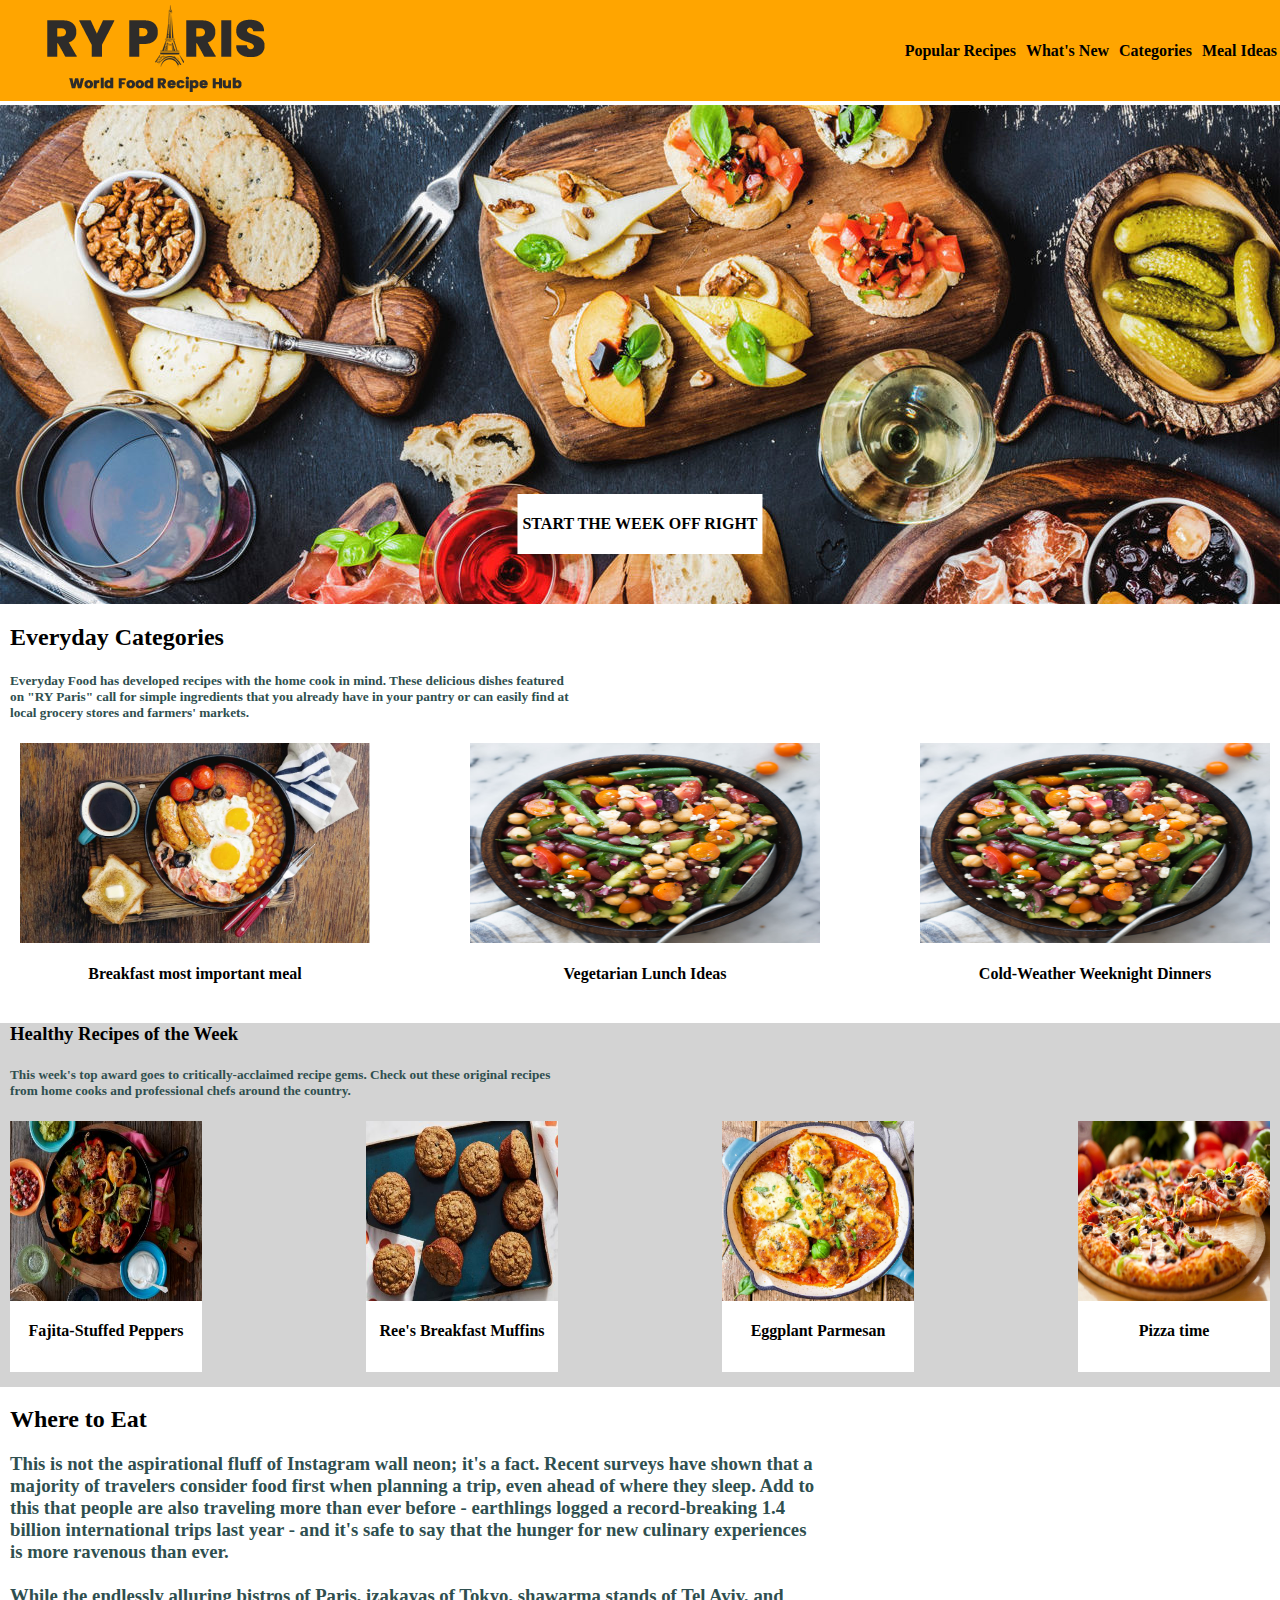
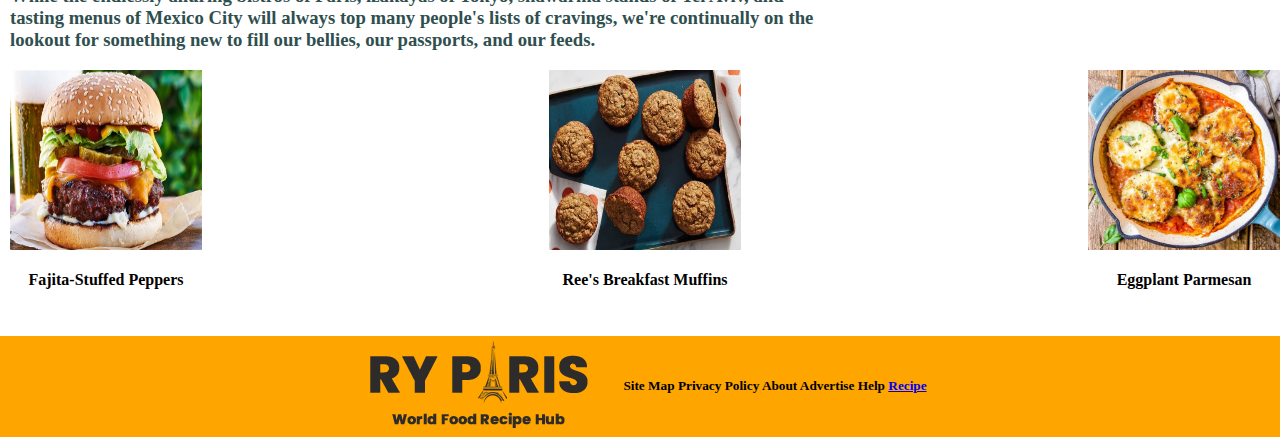
==== commit d4f2a87c: "corrections" ====
--- a/index.html
+++ b/index.html
@@ -8,105 +8,118 @@
     <link rel="stylesheet" href="https://cdnjs.cloudflare.com/ajax/libs/font-awesome/6.5.1/css/all.min.css">
 </head>
 <body>
-    <header class="top-bar">
+    <div class="top-bar">
         <div class="left-contain">
             <div class="paris">
-                <img src="images/drive-download-20240826T141902Z-001/ryparis-logo.png" alt="RY Paris Logo">
+                <img src="images/drive-download-20240826T141902Z-001/ryparis-logo.png" alt="RY Paris logo">
             </div>
         </div>
-        <nav class="sidebar">
+        <div class="sidebar">
             <h4>Popular Recipes</h4>
             <h4>What's New</h4>
             <h4>Categories</h4>
             <h4>Meal Ideas</h4>
-        </nav>
-    </header>
-    <section class="hero">
-        <img src="images/drive-download-20240826T141902Z-001/hero-image.jpg" class="hero-image" alt="Hero Image">
+        </div>
+    </div>
+    <div class="hero">
+        <img src="images/drive-download-20240826T141902Z-001/hero-image.jpg" class="hero-image" alt="Hero image">
         <div class="slogan">
             <h4>START THE WEEK OFF RIGHT</h4>
         </div>
-    </section>
-    <section class="categories">
+    </div>
+    <div class="categories">
         <h2>Everyday Categories</h2>
         <div class="categories-text">
-            <p>Everyday Food has developed recipes with the home cook in mind. These delicious dishes featured <br> 
-            on "RY Paris" call for simple ingredients that you already have in your pantry or can easily find at <br>
-            local grocery stores and farmers' markets.</p>
+            <h5>Everyday Food has developed recipes with the home cook in mind.
+            These delicious dishes featured <br> on "RY Paris" call for simple ingredients
+            that you already have in your pantry or can easily find at <br>
+            local grocery stores and farmers' markets.
+            </h5>
         </div>
         <div class="category-images">
             <div class="image1">
-                <img src="images/drive-download-20240826T141902Z-001/breakfast-ideas.jpg" alt="Breakfast Ideas">
-                <h4>Breakfast: Most Important Meal</h4>
+                <img src="images/drive-download-20240826T141902Z-001/breakfast-ideas.jpg" alt="Breakfast ideas">
+                <h4>Breakfast most important meal</h4>
             </div>
             <div class="image2">
-                <img src="images/drive-download-20240826T141902Z-001/vegetarian-ideas.jpg" alt="Vegetarian Lunch Ideas">
+                <img src="images/drive-download-20240826T141902Z-001/vegetarian-ideas.jpg" alt="Vegetarian lunch ideas">
                 <h4>Vegetarian Lunch Ideas</h4>
             </div>
             <div class="image3">
-                <img src="images/drive-download-20240826T141902Z-001/vegetarian-ideas.jpg" alt="Cold-Weather Weeknight Dinners">
+                <img src="images/drive-download-20240826T141902Z-001/vegetarian-ideas.jpg" alt="Cold weather dinner ideas">
                 <h4>Cold-Weather Weeknight Dinners</h4>
             </div>
         </div>
-    </section>
-    <section class="recipes">
+    </div>
+    <div class="recipes">
         <div class="title">
             <h3>Healthy Recipes of the Week</h3>
         </div>
         <div class="description">
-            <p>This week's top award goes to critically-acclaimed recipe gems. Check out these original recipes from home cooks and professional chefs around the country.</p>
+            <h5>This week's top award goes to critically-acclaimed recipe gems. Check out these original recipes
+                <br> from home cooks and professional chefs around the country.
+            </h5>
         </div>
         <div class="recipe-container">
             <div class="recipe-img">
-                <img src="images/drive-download-20240826T141902Z-001/fajita-peppers.jpeg" alt="Fajita-Stuffed Peppers">
+                <img src="images/drive-download-20240826T141902Z-001/fajita-peppers.jpeg" alt="Fajita stuffed peppers">
                 <h4 class="recipe-text">Fajita-Stuffed Peppers</h4>
             </div>
             <div class="recipe-img">
-                <img src="images/drive-download-20240826T141902Z-001/muffins.jpeg" alt="Ree's Breakfast Muffins">
+                <img src="images/drive-download-20240826T141902Z-001/muffins.jpeg" alt="Ree's breakfast muffins">
                 <h4 class="recipe-text">Ree's Breakfast Muffins</h4>
             </div>
             <div class="recipe-img">
-                <img src="images/drive-download-20240826T141902Z-001/eggplant-parmesan.jpg" alt="Eggplant Parmesan">
+                <img src="images/drive-download-20240826T141902Z-001/eggplant-parmesan.jpg" alt="Eggplant parmesan">
                 <h4 class="recipe-text">Eggplant Parmesan</h4>
             </div>
             <div class="recipe-img">
-                <img src="images/drive-download-20240826T141902Z-001/pizza.jpeg" alt="Pizza Time">
-                <h4 class="recipe-text">Pizza Time</h4>
+                <img src="images/drive-download-20240826T141902Z-001/pizza.jpeg" alt="Pizza time">
+                <h4 class="recipe-text">Pizza time</h4>
             </div>
         </div>
-    </section>
-    <section class="location">
+    </div>
+    <div class="location">
         <div class="title">
             <h2>Where to Eat</h2>
         </div>
         <div class="description">
-            <p>This is not the aspirational fluff of Instagram wall neon; it's a fact. Recent surveys have shown that a majority of travelers consider food first when planning a trip, even ahead of where they sleep. Add to this that people are also traveling more than ever before - earthlings logged a record-breaking 1.4 billion international trips last year - and it's safe to say that the hunger for new culinary experiences is more ravenous than ever.<br><br>
-            While the endlessly alluring bistros of Paris, izakayas of Tokyo, shawarma stands of Tel Aviv, and tasting menus of Mexico City will always top many people's lists of cravings, we're continually on the lookout for something new to fill our bellies, our passports, and our feeds.</p>
+            <h3>This is not the aspirational fluff of Instagram wall neon; it's a fact. Recent surveys have shown that a
+                <br> majority of travelers consider food first when planning a trip, even ahead of where they sleep. Add to
+                <br> this that people are also traveling more than ever before - earthlings logged a record-breaking 1.4
+                <br> billion international trips last year - and it's safe to say that the hunger for new culinary experiences
+                <br> is more ravenous than ever.
+                <br>
+                <br>
+                While the endlessly alluring bistros of Paris, izakayas of Tokyo, shawarma stands of Tel Aviv, and 
+                <br> tasting menus of Mexico City will always top many people's lists of cravings, we're continually on the
+                <br> lookout for something new to fill our bellies, our passports, and our feeds.
+            </h3>
         </div>
         <div class="recipe-container">
             <div class="recipe-img">
-                <img src="images/drive-download-20240826T141902Z-001/bengal-burger.jpg" alt="Bengal Burger">
-                <h4 class="recipe-text">Bengal Burger</h4>
+                <img src="images/drive-download-20240826T141902Z-001/bengal-burger.jpg" alt="Bengal burger">
+                <h4 class="recipe-text">Fajita-Stuffed Peppers</h4>
             </div>
             <div class="recipe-img">
-                <img src="images/drive-download-20240826T141902Z-001/muffins.jpeg" alt="Ree's Breakfast Muffins">
+                <img src="images/drive-download-20240826T141902Z-001/muffins.jpeg" alt="Ree's breakfast muffins">
                 <h4 class="recipe-text">Ree's Breakfast Muffins</h4>
             </div>
             <div class="recipe-img">
-                <img src="images/drive-download-20240826T141902Z-001/eggplant-parmesan.jpg" alt="Eggplant Parmesan">
+                <img src="images/drive-download-20240826T141902Z-001/eggplant-parmesan.jpg" alt="Eggplant parmesan">
                 <h4 class="recipe-text">Eggplant Parmesan</h4>
             </div>
         </div>
-    </section>
-    <footer class="bottom-bar">
-        <img src="images/drive-download-20240826T141902Z-001/ryparis-logo.png" alt="RY Paris Logo">
-        <h5>
-            <a href="index.html">Site Map</a>
-            <a href="#">Privacy Policy</a>
-            <a href="#">About</a>
-            <a href="#">Advertise</a>
-            <a href="#">Help</a>
-        </h5>
-    </footer>
+    </div>
+    <div class="bottom-bar">
+        <img src="images/drive-download-20240826T141902Z-001/ryparis-logo.png" alt="RY Paris logo">
+            <h5>Site Map
+                Privacy Policy
+                About
+                Advertise
+                Help
+                <a href="recipe.html" target="_blank">Recipe</a>
+            </h5>
+    </div>
 </body>
 </html>--- a/CSS/style.css
+++ b/CSS/style.css
@@ -1,142 +1,140 @@
-/* Global Styles */
-body {
-    font-family: Arial, sans-serif;
+body, html {
     margin: 0;
     padding: 0;
-    box-sizing: border-box;
 }
 
-/* Header Styles */
 .top-bar {
     display: flex;
     justify-content: space-between;
     align-items: center;
-    background-color: #f8f8f8;
-    padding: 10px;
-    border-bottom: 1px solid #ccc;
+    background-color: orange;
+    padding: 0 3px 0 30px;
+}
+
+.paris {
+    display: flex;
+    align-items: center;
+    justify-content: flex-start;
+    margin: 0;
+}
+
+.hub {
+    display: flex;
+    flex-direction: column;
+    margin: 0;
+}
+
+.sidebar {
+    display: flex;
+    justify-content: flex-end;
+    align-items: center;
+    gap: 10px;
 }
 
 .left-contain {
     display: flex;
-    align-items: center;
+    flex-direction: column;
 }
 
-.paris img {
-    height: 50px;
+.image {
+    display: flex;
+    align-items: flex-end;
 }
 
-.sidebar {
+.hero {
     display: flex;
-    gap: 15px;
-}
-
-.sidebar h4 {
-    margin: 0;
-    font-size: 16px;
-    color: #333;
-}
-
-/* Hero Section */
-.hero {
     position: relative;
+    margin-top: 4px;
+    overflow: hidden;
+    width: 100vw; 
+    height: 39vw;
 }
 
 .hero img {
-    width: 100%;
-    height: auto;
+    object-fit: cover;
+    object-position: top;
+    width: 100%; 
+    height: 100%; 
+    position: absolute; 
+    top: 0; 
+    left: 0;
 }
 
 .slogan {
     position: absolute;
-    top: 50%;
     left: 50%;
-    transform: translate(-50%, -50%);
-    color: white;
-    text-align: center;
+    transform: translate(-50%);
+    bottom: 10%;
+    padding: 0 5px;
+    background-color: white;
+    white-space: nowrap;
 }
 
-/* Categories Section */
 .categories {
-    padding: 20px;
+    padding: 0 10px 0 10px;
 }
 
 .categories-text {
-    margin-bottom: 20px;
+    color: darkslategray;
 }
 
 .category-images {
     display: flex;
     justify-content: space-between;
-}
-
-.category-images div {
-    width: 32%;
+    align-items: center;
+    padding: 0 0 0 10px;
 }
 
 .category-images img {
-    width: 100%;
-    height: auto;
+    height: 200px;
+    width: 350px;
 }
 
-/* Recipes Section */
+.image1, .image2, .image3 {
+    display: flex;
+    flex-direction: column;
+    text-align: center;
+}
+
+.location {
+    padding: 0 0 0 10px;
+}
+
 .recipes {
-    padding: 20px;
+    padding: 0 10px 0 10px;
+    background-color: lightgray;
+}
+
+.description {
+    color: darkslategray;
 }
 
 .recipe-container {
     display: flex;
-    flex-wrap: wrap;
-    gap: 20px;
+    justify-content: space-between;
+    align-items: center;
+    padding: 0 0 15px 0;
 }
 
 .recipe-img {
-    width: 24%;
+    display: flex;
+    background-color: white;
+    flex-direction: column;
+    justify-content: center;
+    text-align: center;
+    padding: 0 0 10px 0;
 }
 
 .recipe-img img {
-    width: 100%;
-    height: auto;
+    height: 20vh;
+    width: 15vw;
 }
 
-.recipe-text {
-    text-align: center;
-    margin-top: 10px;
-}
-
-/* Location Section */
-.location {
-    padding: 20px;
-}
-
-.location .recipe-container {
-    flex-wrap: wrap;
-}
-
-.location .recipe-img {
-    width: 32%;
-}
-
-/* Footer Styles */
 .bottom-bar {
-    background-color: #f8f8f8;
-    padding: 10px;
-    text-align: center;
-}
-
-.bottom-bar img {
-    height: 40px;
-}
-
-.bottom-bar h5 {
-    margin: 10px 0 0;
-}
-
-.bottom-bar a {
-    margin: 0 10px;
-    text-decoration: none;
-    color: #333;
-}
-
-.bottom-bar a:hover {
-    text-decoration: underline;
+    background-color: orange;
+    display: flex;
+    justify-content: center;
+    align-items: center;
+    gap: 20px;
+    width: 100%;
 }